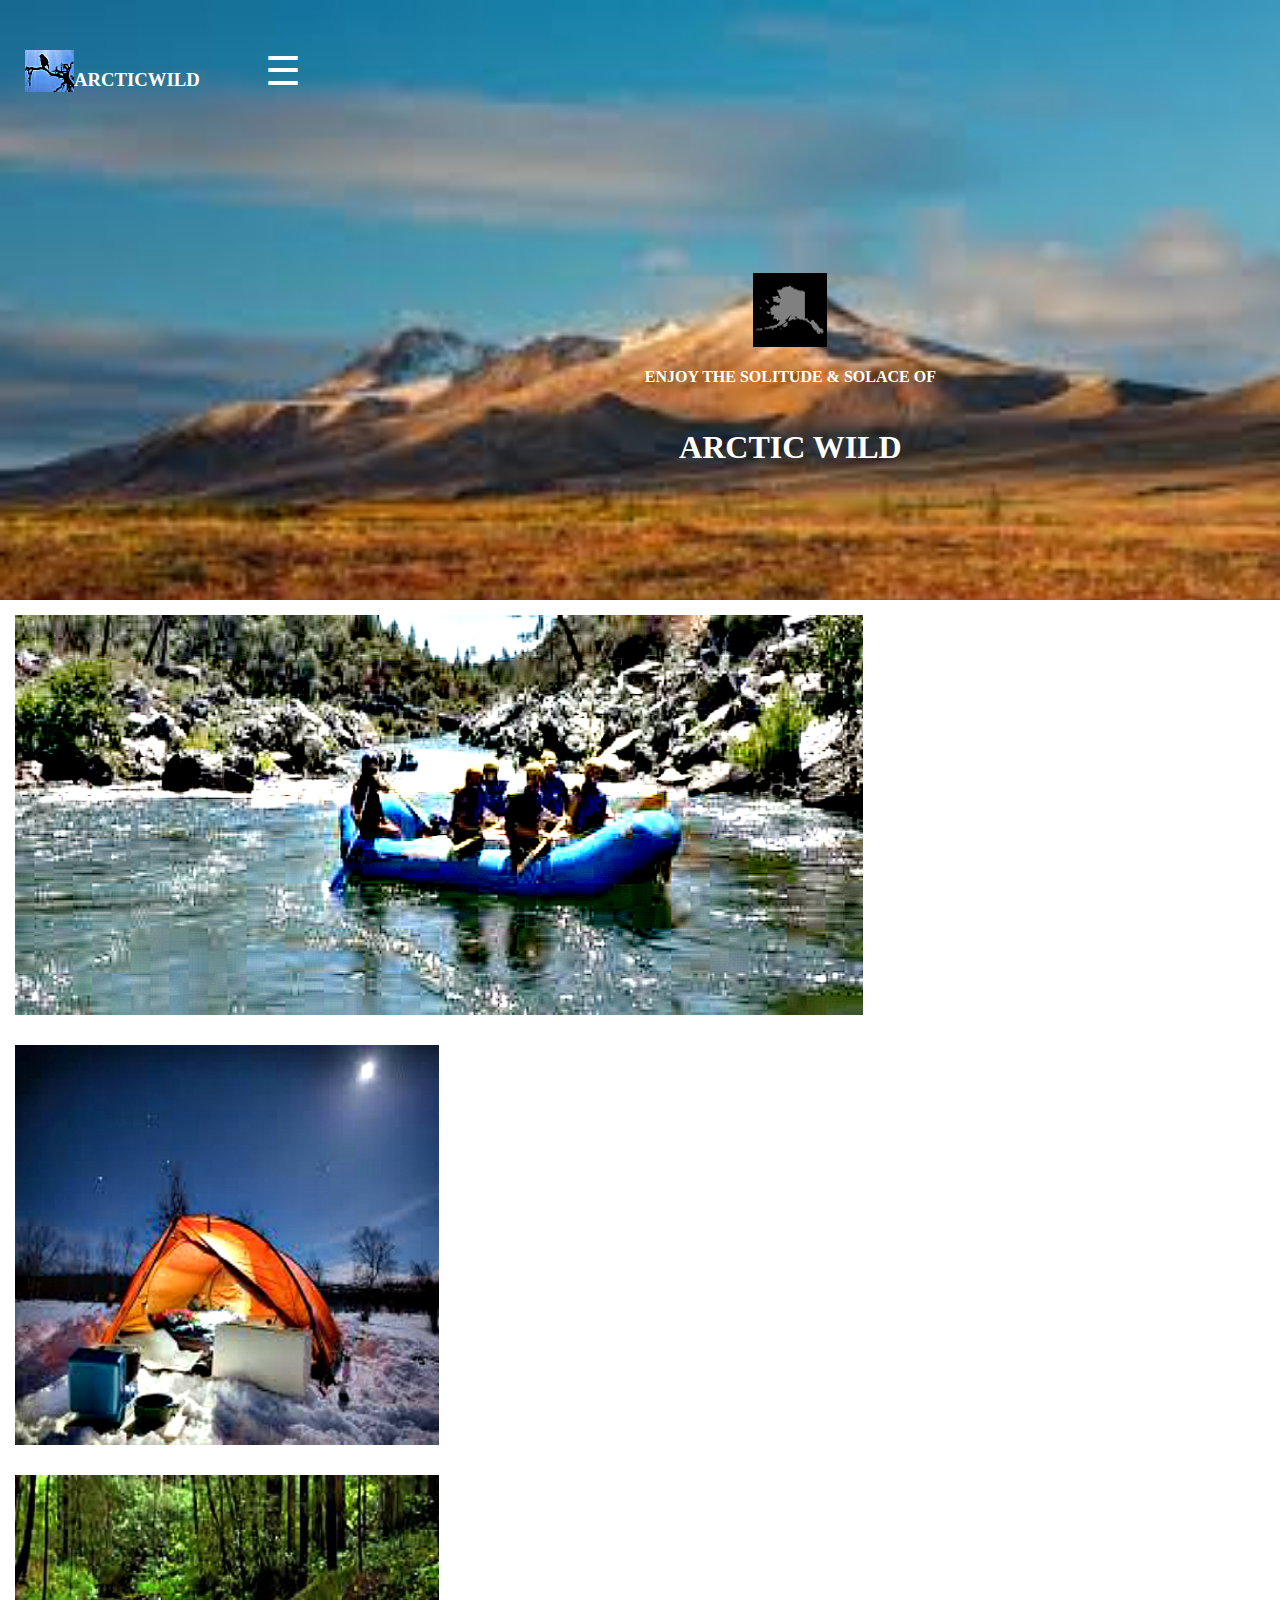
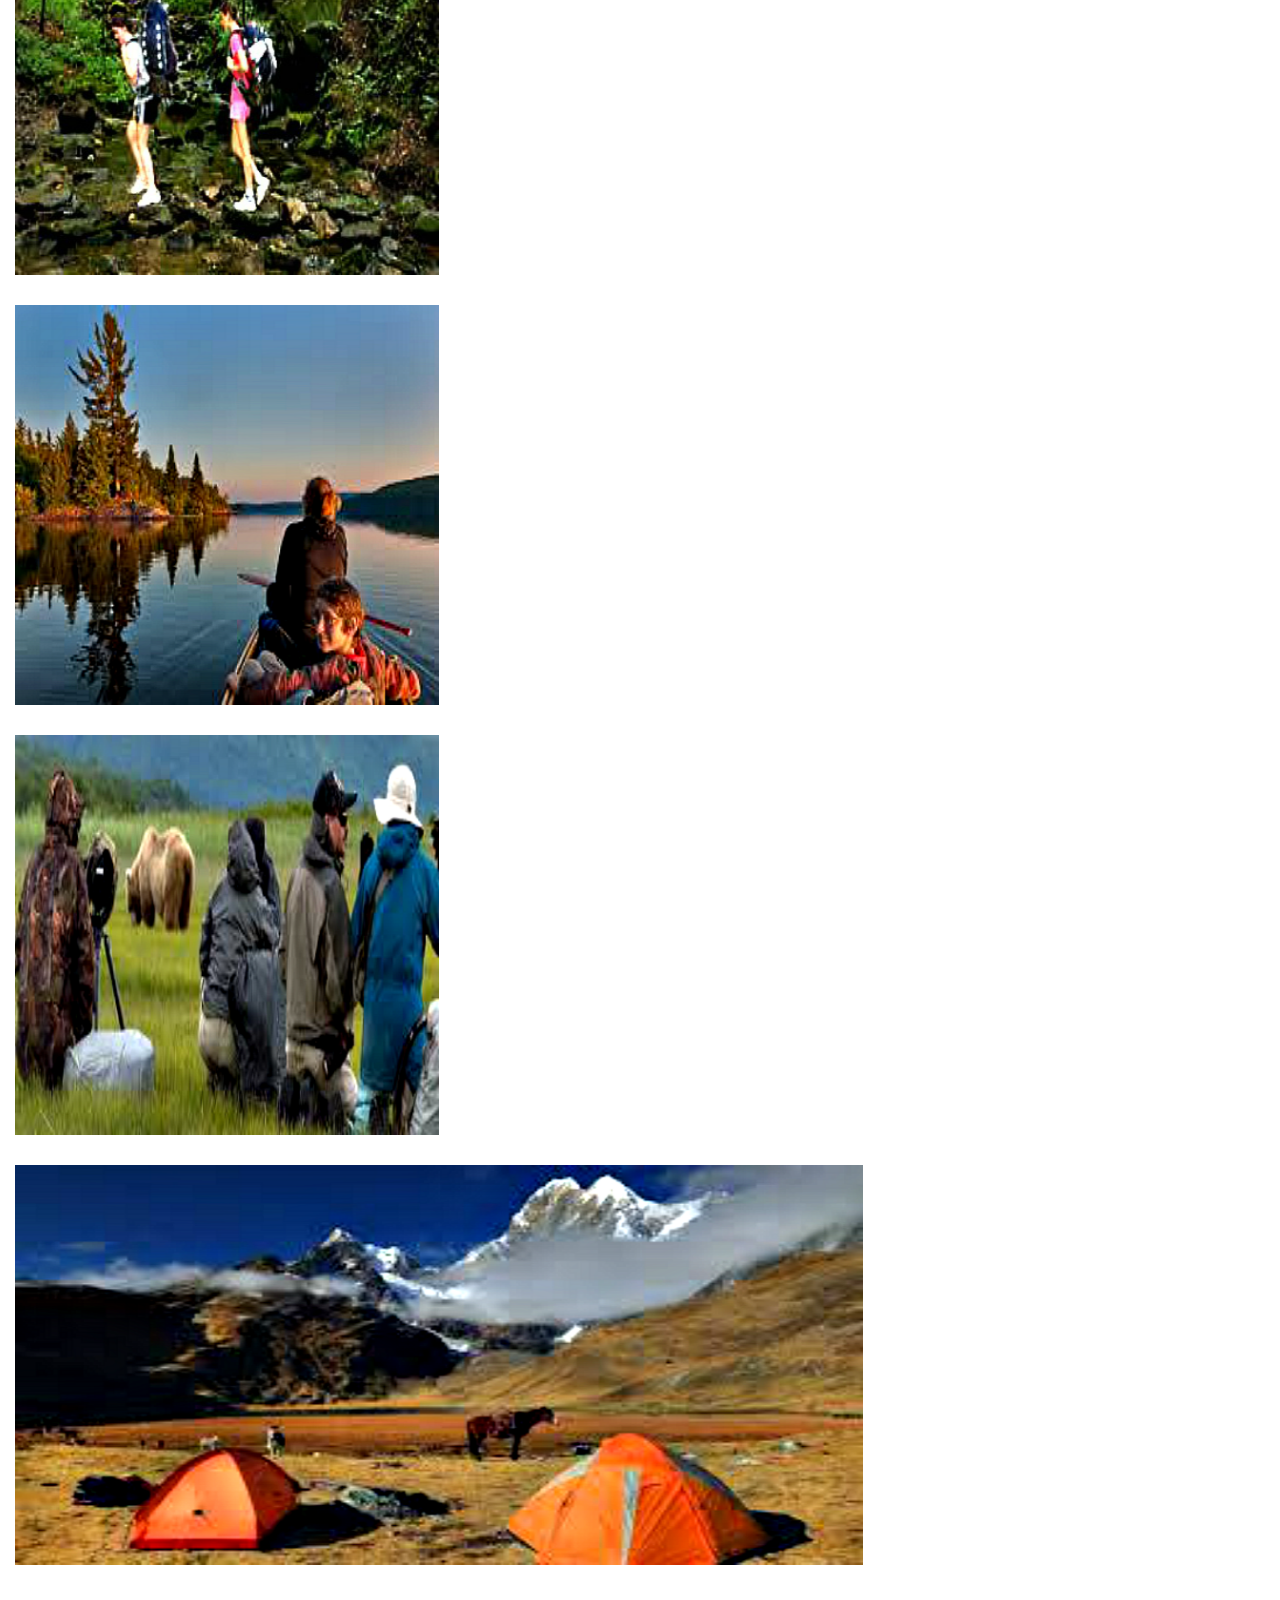
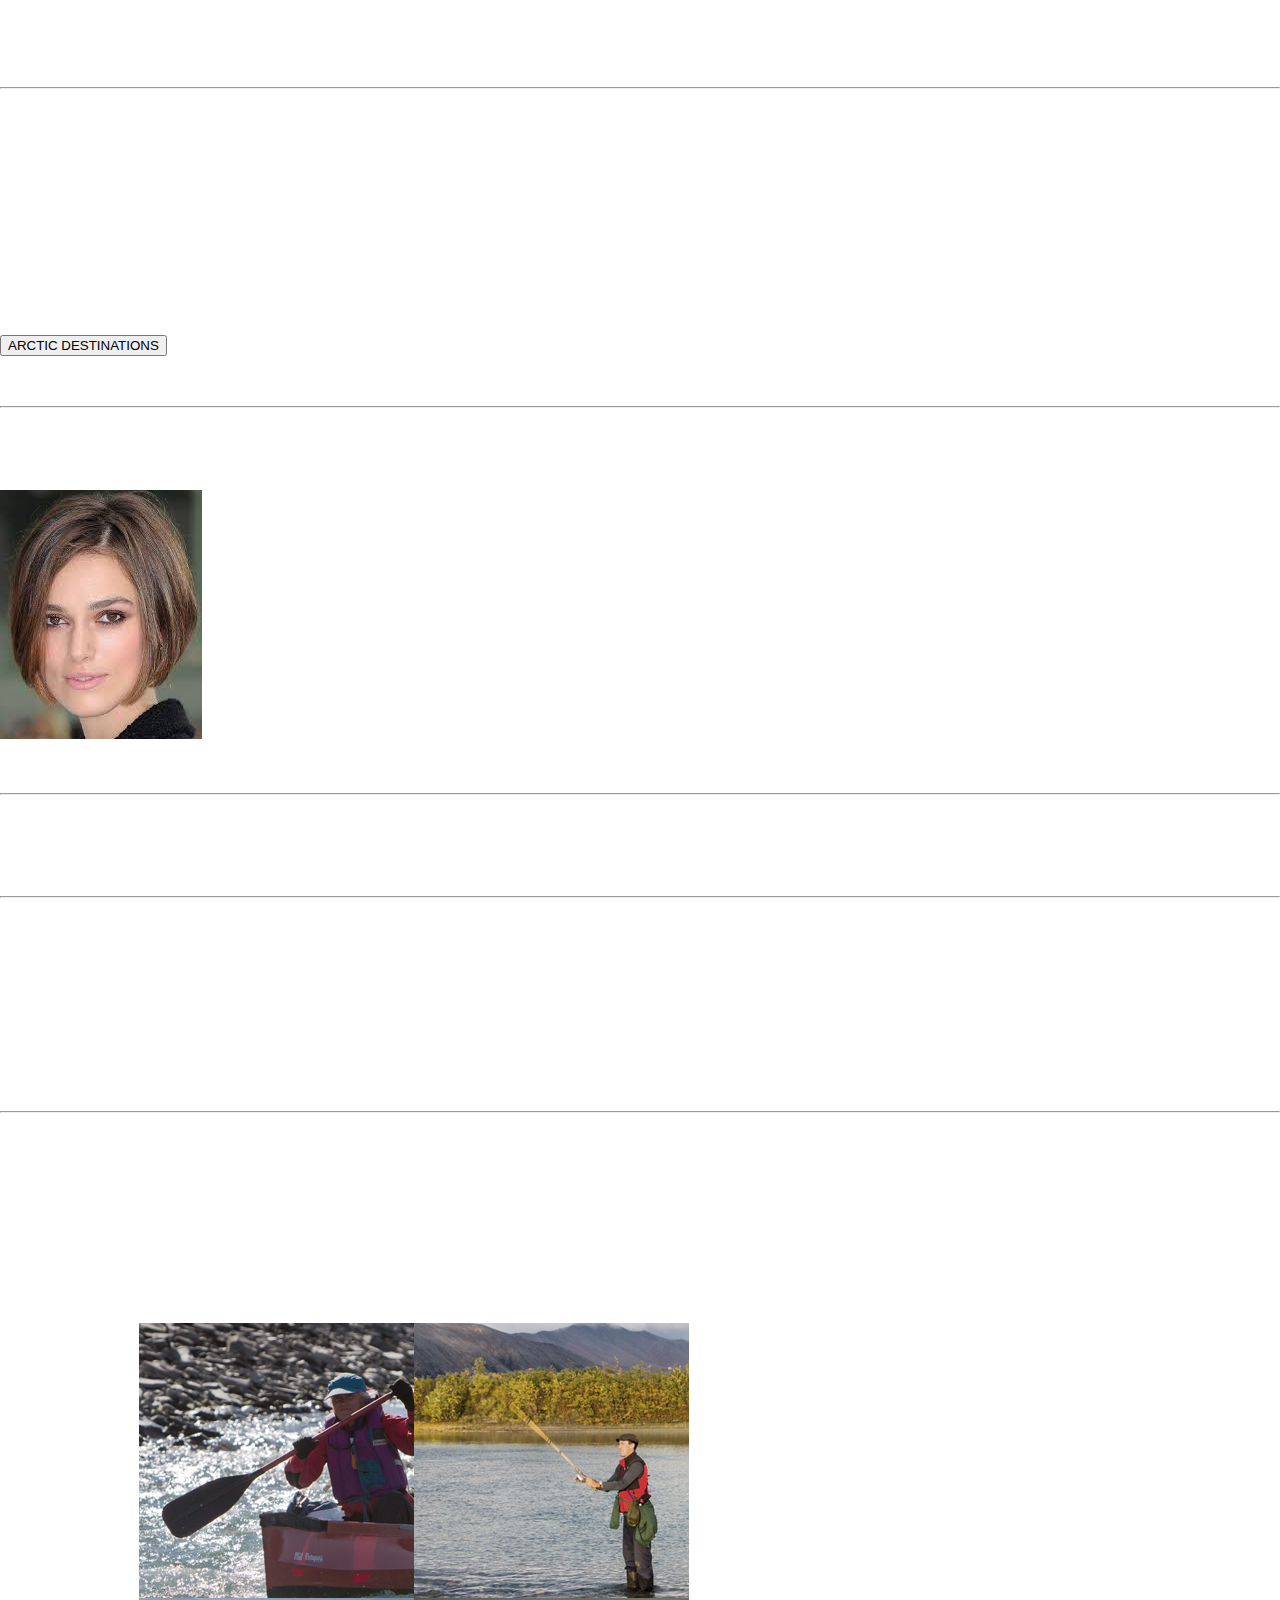
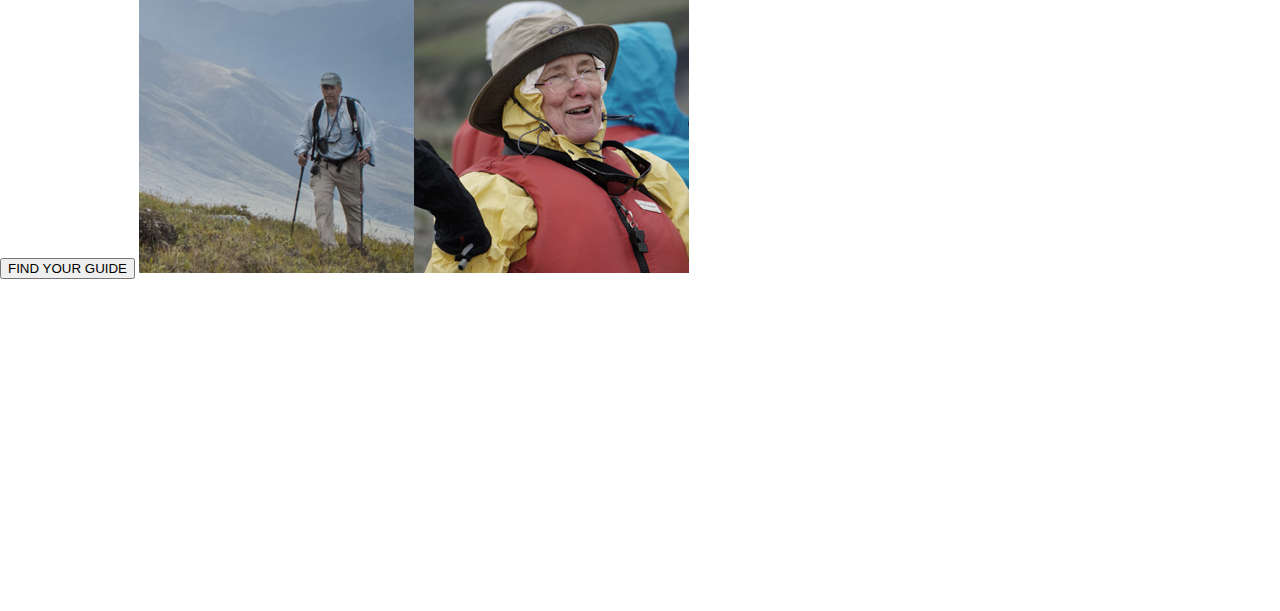
==== index.html @ eeafe6f0 "Add images and styles to all partial files" ====
<!DOCTYPE html>
<html>
  <head>
    <meta name="viewport" content="width=device-width,initial-scale=1.0">

  <link rel="stylesheet" href="css/application.css" media="screen" title="no title" charset="utf-8">

   <link rel="stylesheet" href="css/font-awesome.min.css">
    <title>Arctic Wild</title>
  </head>
  <body>
    <div class="container">
      <div class="top-bar">
        <div class="logo">
          <a href="#"><img src="img/logo.png" alt=""></a>
          <h3><a href="#">ARCTICWILD</a></h3
        <hr>
        </div>
        <div class="nav-bar">
           <a href="#"> &#9776;</a>
           <ul class="navigation">
              <li><a href="#">SCHEDULE </a></li>
              <li><a href="#">DESTINATIONS <i class="fa fa-chevron-down"></i></a></li>
              <li><a href="#">ACTIVITIES <i class="fa fa-chevron-down"></i></a></li>
              <li><a href="#">PLANNING <i class="fa fa-chevron-down"></i></a></li>
              <li><a href="#">ABOUT <i class="fa fa-chevron-down"></i></a></li>
              <li><a href="#">CONTACT <i class="fa fa-chevron-down"></i></a></li>
           </ul>
        </div>
        <div class="heading">
          <a href="#"><img src="img/icon9.png" alt=""></a>
          <h4>ENJOY THE SOLITUDE &amp; SOLACE OF</h4>
          <h1>ARCTIC WILD</h1>

          <!-- <a href="#"><button type="button" name="button">EXPLORE BELOW</button></a> -->
        </div>
      </div>
        <div class="nav-bar2">
          <ul>
            <li><a href="#">HOME</a></li>
            <li><a href="#">Rafting</a></li>
            <li><a href="#">Backpacking</a></li>
            <li><a href="#">Canoe</a></li>
            <li><a href="#">More<i class="fa fa-sort-desc"></i></a></li>
            <li>Search <i class="fa fa-search"></i></li>
          </ul>

        </div>
        <div class="main">
          <a href="#"><img src="img/rafting.png" alt=""></a>
         <!-- <a href="#"><img src="img/icon4.png" alt=""></a>   -->
          <!-- <h3>RAFTING TRIPS</h3> -->
        <!-- <div class="base-camp"> -->
          <a href="#"><img src="img/base-camp.png" alt=""></a>
          <!-- <a href="#"><img src="img/icon8.png" alt=""></a> -->
          <!-- <h3>BASE CAMP TRIPS</h3> -->
        <!-- </div> -->
        <!-- <div class="backpack"> -->
          <a href="#"><img src="img/backpack-trip.png" alt=""></a>
          <!-- <a href="#"><img src="img/icon1.png" alt=""></a> -->
          <!-- <h3>BACKPACKING TRIPS</h3> -->
        <!-- </div>
        <div class="canoe"> -->
          <a href="#"><img src="img/canoe-trip.png" alt=""></a>
          <!-- <a href="#"><img src="img/icon2.png" alt=""></a> -->
          <!-- <h3>CANOE TRIPS</h3> -->
        <!-- </div>
        <div class="photography"> -->
          <a href="#"><img src="img/photography.png" alt=""></a>
          <!-- <a href="#"><img src="img/icon6.png" alt=""></a> -->
           <!-- <h3>PHOTOGRAPHY TRIPS</h3> -->
        <!-- </div>
        <div class="custom"> -->
          <a href="#"><img src="img/custom-trips.png" alt=""></a>
          <!-- <a href="#"><img src="img/icon7.png" alt=""></a> -->
          <!-- <h3>CUSTOM TRIPS</h3> -->
        <!-- </div> -->
        </div>
        <div class="about">
          <h5>COME AND EXPERIENCE THE</h5>
          <h2>ARCTIC WILD</h2>
          <hr>
          <p>
            Lorem ipsum dolor sit amet, consectetur <br>
            adipisicing elit, sed do eiusmod tempor <br>
            incididunt ut labore et dolore magna <br>
                          Guide.</span></p>
            <p>nostrud exercitation laboris <br>
            nisi ut aliquip ex commodo consequat.<br>
            incididunt ut labore et dolore magna<br>
            adipisicing elit, sed eiusmod tempor <br>
            adipisicing elit, sed deiusmod tempor <br>
            Lorem ipsum dolor amet, consectetur <br>
                      irure dolor in </p>
        <button type="button" name="button">ARCTIC DESTINATIONS</button>
          <P> Book Your Adventure</p>
        </div>
        <hr>
        <h3>"OF ALL OUTFITTERS WITH WHOM WE HAVE WORKED (AND THAT IS QUITE A NUMBER), YOU WERE BY FAR THE MOST ORGANISED AND RESPONSIVE."</h3>
          <img src="img/women.jpeg" alt="" />
         <p>Eileen - Canning River</p>
         <hr>
          <p> CHOOSE FROM SIX </p>
          <h2>DESTINATIONS</h2>
          <hr>
          <p> Lorem ipsum dolor sit amet, consectetur <br>
             adipisicing elit, sed do eiusmod tempor <br>
            incididunt ut labore et dolore magna aliqua.<br>
             Ut enim ad minim veniam, quis nostrud <br>
            exercitation ullamco laboris nisi ut.</p>

          <h5>ASTOUNDINGLY SKILLED</h5>
          <h2>ARCTIC GUIDES</h2>
          <hr>
          <P>Lorem ipsum dolor sit amet, consectetur <br>
             adipisicing elit, sed do eiusmod tempor <br>
             incididunt ut labore et dolore magna aliqua.<br>
                       Ut enim ad minim. </p>
          <p>veniam, quis nostrud  exercitation ullamco <br>
             exercitation ullamco laboris nisi ut <br>
             aliquip ex ea commodo consequat. Duis aute  <br>
             irure dolor in reprehenderit in voluptate velit<br>
                        reprehenderit voluptate.</p>

              <button type="button" name="button">FIND YOUR GUIDE</button>

              <img src="img/guides-photos.jpg" alt="">
              <footer>
              <h3>Copyright © ARCTIC WILD 2016</h3>
              <a href="mailto:info@arcticwild.com">info@arcticwild.com</a>
              <p>907.479.8203 – Toll-Free 888.577.8203 – Box 80562, Fairbanks, Alaska 99708</p>
            <ul>
              <li>HOME</li>
              <li>TRIPS</li>
              <li>PLANNING</li>
              <li>ABOUT</li>
              <li>FAQ</li>
              <li>GUIDES</li>
              <li>BLOG</li>
              <li>CONTACT</li>
            </ul>
            <!-- PLACE ICONS -->
            <h5>Design by Elegant Seagulls.</h5>
          </footer>
      </div>

  </body>
</html>
---- css/application.css ----
html, body {
  margin: 0;
  padding: 0;
  border: 0;
  box-sizing: border-box;
  color: white; }

.container {
  margin: 0;
  padding: 0; }

.top-bar {
  background: url("../img/nav-image.jpeg");
  height: 600px;
  background-size: cover;
  margin: 0 auto;
  padding: 0;
  background-repeat: no-repeat;
  color: white; }

.nav-bar a {
  background-color: transparent;
  margin-top: 48px;
  margin-left: 55px;
  font-size: 2.5em; }

.nav-bar ul {
  list-style: none;
  text-decoration: none;
  color: white;
  margin-left: 10px;
  padding: 0;
  color: white; }

.nav-bar li, a {
  list-style: none;
  text-decoration: none;
  color: white;
  display: inline-flex; }

.navigation a {
  display: none; }

heading button {
  display: none; }

.container {
  box-sizing: border-box;
  margin: 0;
  padding: 0; }

.top-bar {
  justify-content: space-between;
  display: inline-flex; }

.logo {
  align-items: flex-start;
  margin: 50px 10px;
  align-content: space-between;
  padding-left: 15px; }

.heading {
  max-width: 100%;
  height: 200px;
  flex-direction: column;
  align-content: flex-start;
  justify-content: center; }

.heading a, h4, h1 {
  align-self: center; }

.main {
  margin: 0;
  padding: 0;
  max-width: 100%;
  flex-direction: column;
  height: 400px; }

.main img {
  margin: 15px;
  padding: 0;
  height: 400px; }

.main {
  height: auto;
  margin: 0;
  padding: 0;
  max-width: 100%;
  overflow: hidden; }

.main img {
  max-width: 100%; }

.nav-bar2 {
  display: none; }

.heading {
  color: white;
  width: 100%;
  height: 200px;
  margin-top: 160px; }

.heading, img h4, h1 {
  align-self: center; }

.top-bar, .logo, .heading, .heading a, h4, h1, .main, .main img {
  display: flex; }

/*# sourceMappingURL=application.css.map */
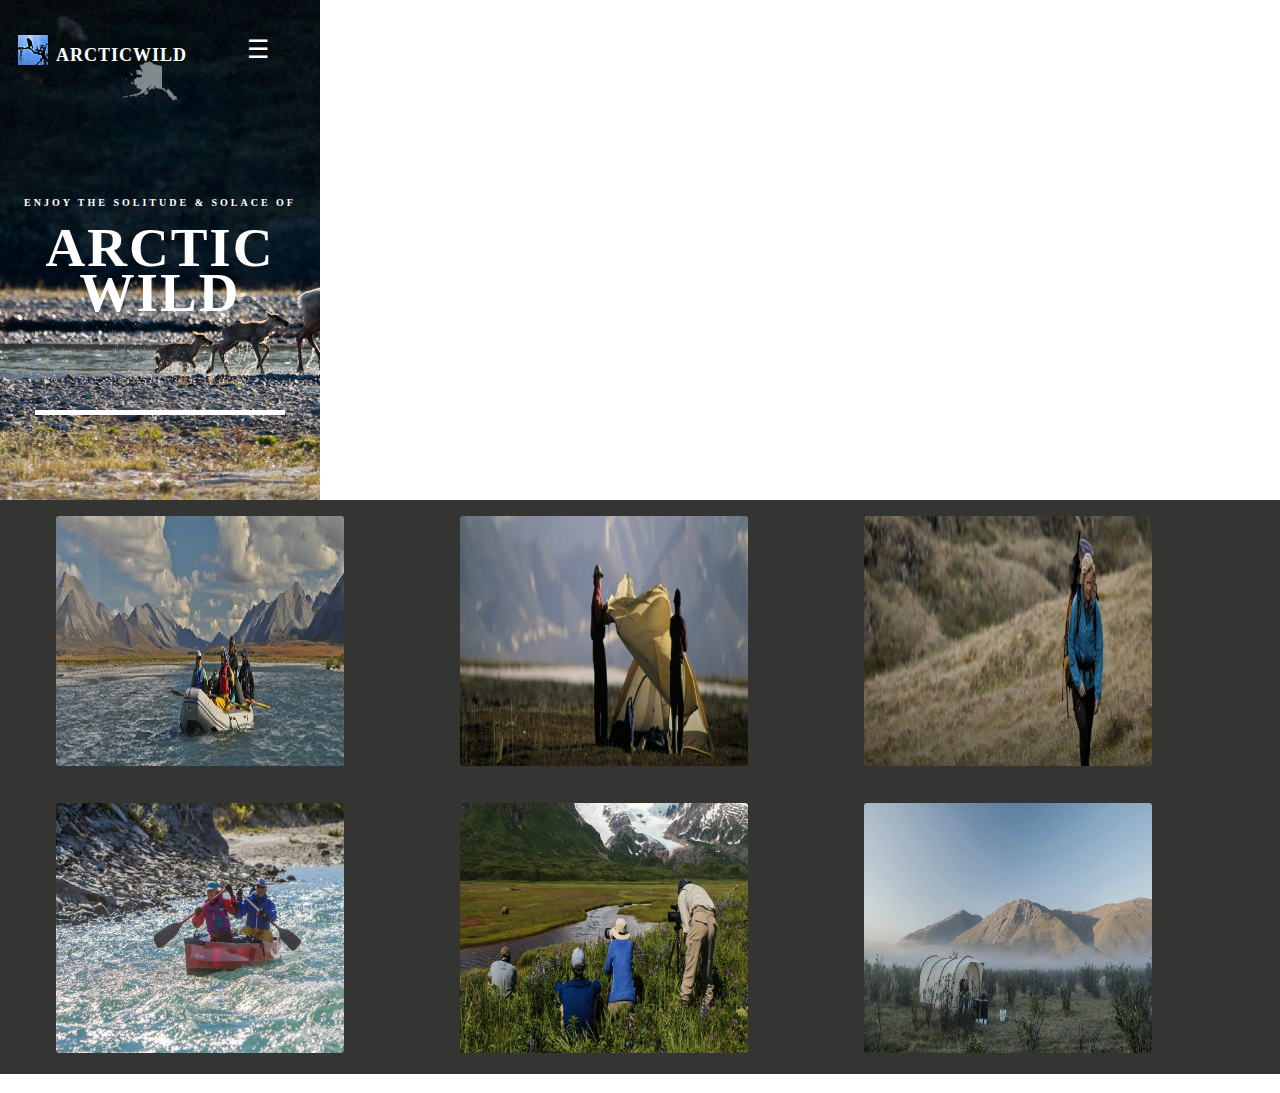
==== commit d8353b66: "Add styling to flex.scss" ====
--- a/index.html
+++ b/index.html
@@ -4,8 +4,8 @@
     <meta name="viewport" content="width=device-width,initial-scale=1.0">
 
   <link rel="stylesheet" href="css/application.css" media="screen" title="no title" charset="utf-8">
+  <link rel="stylesheet" href="http://cdnjs.cloudflare.com/ajax/libs/font-awesome/4.4.0/css/font-awesome.min.css">
 
-   <link rel="stylesheet" href="css/font-awesome.min.css">
     <title>Arctic Wild</title>
   </head>
   <body>
@@ -13,70 +13,82 @@
       <div class="top-bar">
         <div class="logo">
           <a href="#"><img src="img/logo.png" alt=""></a>
-          <h3><a href="#">ARCTICWILD</a></h3
-        <hr>
-        </div>
-        <div class="nav-bar">
-           <a href="#"> &#9776;</a>
+          <h4><a href="#">ARCTICWILD</a></h4>
+
+         <!-- <div class="nav-bar"> -->
+            <div class="menu"><a href="#"> &#9776;</a></div>
            <ul class="navigation">
               <li><a href="#">SCHEDULE </a></li>
               <li><a href="#">DESTINATIONS <i class="fa fa-chevron-down"></i></a></li>
               <li><a href="#">ACTIVITIES <i class="fa fa-chevron-down"></i></a></li>
               <li><a href="#">PLANNING <i class="fa fa-chevron-down"></i></a></li>
               <li><a href="#">ABOUT <i class="fa fa-chevron-down"></i></a></li>
-              <li><a href="#">CONTACT <i class="fa fa-chevron-down"></i></a></li>
+              <li><a href="#">CONTACT</a></li>
            </ul>
         </div>
+      <!-- </div> -->
         <div class="heading">
-          <a href="#"><img src="img/icon9.png" alt=""></a>
-          <h4>ENJOY THE SOLITUDE &amp; SOLACE OF</h4>
-          <h1>ARCTIC WILD</h1>
-
-          <!-- <a href="#"><button type="button" name="button">EXPLORE BELOW</button></a> -->
+          <a href="#"><img src="img/icon-alaska.png" alt=""></a>
+          <h2><span>ENJOY THE SOLITUDE &amp; SOLACE OF</span>
+            ARCTIC WILD
+          </h2>
+        <div class="heading-line"></div>
+          <a href="#"><button type="button" name="button">EXPLORE BELOW</button></a>
         </div>
       </div>
-        <div class="nav-bar2">
+        <div class="secondary-nav">
           <ul>
-            <li><a href="#">HOME</a></li>
+            <li><a href="#"><strong>HOME</strong></a></li>
             <li><a href="#">Rafting</a></li>
             <li><a href="#">Backpacking</a></li>
             <li><a href="#">Canoe</a></li>
-            <li><a href="#">More<i class="fa fa-sort-desc"></i></a></li>
-            <li>Search <i class="fa fa-search"></i></li>
+            <li class="more"><a href="#">More<i class="fa fa-sort-desc"></i></a></li>
+            <div class="search">
+           <li class="search"><a href="#">Search<i class="fa fa-search"></i></a></li></div>
           </ul>
-
+       <hr>
         </div>
         <div class="main">
-          <a href="#"><img src="img/rafting.png" alt=""></a>
-         <!-- <a href="#"><img src="img/icon4.png" alt=""></a>   -->
+          <!-- <div class="rafting" -->
+          <div class="sub-main">
+          <a class="raft" href="#"><img src="img/rafting-trips.jpg" alt=""></a>
+      <!-- <div class="rafting">
+       <a class="icon1" href="#"><img src="img/icon-raft.png" alt=""></a> -->
           <!-- <h3>RAFTING TRIPS</h3> -->
+        <!-- </div> -->
         <!-- <div class="base-camp"> -->
-          <a href="#"><img src="img/base-camp.png" alt=""></a>
-          <!-- <a href="#"><img src="img/icon8.png" alt=""></a> -->
+          <a class="small" href="#"><img src="img/basecamp-trips.jpg" alt=""></a>
+          <!-- <div class="base"
+           <a class="icon2" href="#"><img src="img/icon-basecamp.png" alt=""></a> -->
+
           <!-- <h3>BASE CAMP TRIPS</h3> -->
         <!-- </div> -->
+        <!-- </div> -->
         <!-- <div class="backpack"> -->
-          <a href="#"><img src="img/backpack-trip.png" alt=""></a>
+          <a class="small" href="#"><img src="img/backpacking-trips.jpg" alt=""></a>
+
           <!-- <a href="#"><img src="img/icon1.png" alt=""></a> -->
           <!-- <h3>BACKPACKING TRIPS</h3> -->
         <!-- </div>
+
         <div class="canoe"> -->
-          <a href="#"><img src="img/canoe-trip.png" alt=""></a>
+
+          <a class="small" href="#"><img src="img/canoe-trips.jpg" alt=""></a>
           <!-- <a href="#"><img src="img/icon2.png" alt=""></a> -->
           <!-- <h3>CANOE TRIPS</h3> -->
         <!-- </div>
         <div class="photography"> -->
-          <a href="#"><img src="img/photography.png" alt=""></a>
+          <a class="small" href="#"><img src="img/photography-trips.jpg" alt=""></a>
           <!-- <a href="#"><img src="img/icon6.png" alt=""></a> -->
            <!-- <h3>PHOTOGRAPHY TRIPS</h3> -->
         <!-- </div>
         <div class="custom"> -->
-          <a href="#"><img src="img/custom-trips.png" alt=""></a>
+          <a class="raft" href="#"><img src="img/custom-trips.jpg" alt=""></a>
           <!-- <a href="#"><img src="img/icon7.png" alt=""></a> -->
           <!-- <h3>CUSTOM TRIPS</h3> -->
-        <!-- </div> -->
         </div>
-        <div class="about">
+        </div>
+        <!-- <div class="about">
           <h5>COME AND EXPERIENCE THE</h5>
           <h2>ARCTIC WILD</h2>
           <hr>
@@ -97,7 +109,7 @@
         </div>
         <hr>
         <h3>"OF ALL OUTFITTERS WITH WHOM WE HAVE WORKED (AND THAT IS QUITE A NUMBER), YOU WERE BY FAR THE MOST ORGANISED AND RESPONSIVE."</h3>
-          <img src="img/women.jpeg" alt="" />
+          <img src="img/eileen.jpg" alt="" />
          <p>Eileen - Canning River</p>
          <hr>
           <p> CHOOSE FROM SIX </p>
@@ -139,9 +151,9 @@
               <li>BLOG</li>
               <li>CONTACT</li>
             </ul>
-            <!-- PLACE ICONS -->
-            <h5>Design by Elegant Seagulls.</h5>
-          </footer>
+            <! PLACE ICONS -->
+            <!-- <h5>Design by Elegant Seagulls.</h5>
+          </footer> -->
       </div>
 
   </body>
--- a/css/application.css
+++ b/css/application.css
@@ -2,108 +2,217 @@
   margin: 0;
   padding: 0;
   border: 0;
-  box-sizing: border-box;
-  color: white; }
+  box-sizing: border-box; }
 
 .container {
-  margin: 0;
-  padding: 0; }
+  height: 100%;
+  max-width: 100%;
+  color: #646461; }
+
+*, *:before, *:after {
+  content: ""; }
 
 .top-bar {
-  background: url("../img/nav-image.jpeg");
-  height: 600px;
+  background: url("../img/main-1.jpg") top center;
+  height: 500px;
+  width: 340px;
   background-size: cover;
-  margin: 0 auto;
-  padding: 0;
+  margin: 0;
+  position: relative;
   background-repeat: no-repeat;
   color: white; }
 
-.nav-bar a {
-  background-color: transparent;
-  margin-top: 48px;
-  margin-left: 55px;
-  font-size: 2.5em; }
-
-.nav-bar ul {
+.secondary-nav {
+  display: none; }
+
+.secondary-nav {
+  width: 100%;
+  position: absolute;
+  text-align: center;
+  background: #343433;
+  justify-content: space-between; }
+
+.secondary-nav li {
+  font-size: 12px;
+  margin-top: 20px;
+  list-style: none;
+  text-decoration: none;
+  color: #bdbdb7; }
+
+.secondary-nav li:nth-child(4) {
+  border-right: 2px solid #bdbdb7;
+  height: 50px;
+  margin-top: 20px; }
+
+.more {
+  color: orange; }
+
+hr {
+  border: 1px solid red; }
+
+.top-bar {
+  justify-content: space-between; }
+
+.top-bar {
+  height: 500px;
+  width: 320px; }
+
+.logo, .navigation {
+  flex-direction: row;
+  margin-top: 40px; }
+
+.logo {
+  flex-direction: row;
+  z-index: 100;
+  justify-content: space-between; }
+
+.navigation li {
+  align-items: flex-start;
+  justify-content: space-between; }
+
+.heading {
+  flex-direction: column; }
+
+.heading img {
+  margin-top: 30px;
+  align-self: center;
+  margin-left: 20px;
+  width: 60px; }
+
+.heading h2 {
+  align-self: center; }
+
+.heading img, h2, span {
+  line-height: 10px;
+  flex-direction: column;
+  align-items: center;
+  padding: 0; }
+
+.secondary-nav {
+  display: none; }
+
+.main {
+  flex-direction: column;
+  margin: 0;
+  background: #343433;
+  width: 100%;
+  height: 100%;
+  padding-top: 80px; }
+
+.sub-main img {
+  flex-direction: column;
+  height: 250px;
+  width: 288px;
+  border-radius: 3px;
+  clear: both;
+  margin: 20px;
+  background-position: center;
+  position: relative;
+  overflow: hidden;
+  margin: 16px; }
+
+.main {
+  height: 100%;
+  margin: 0;
+  padding: 0;
+  width: 100%;
+  position: relative; }
+
+.sub-main a {
+  height: 250px;
+  margin: 20px;
+  padding: 20px;
+  border: 0; }
+
+.logo {
+  position: absolute;
+  width: 240px;
+  height: 50px; }
+
+.logo img {
+  width: 30px;
+  height: 30px;
+  display: block; }
+
+.logo, img h4 {
+  margin-top: 35px;
+  padding: 0;
+  margin-left: 8px;
+  letter-spacing: 1px; }
+
+.logo h4 {
+  margin-top: 10px;
+  font-size: 4px;
+  margin-left: -12px; }
+
+.navigation {
+  height: 100%;
+  visibility: hidden;
+  z-index: 120;
+  top: 0px;
+  display: block;
+  width: 250px;
+  right: -250px; }
+
+.navigation ul, a {
   list-style: none;
   text-decoration: none;
   color: white;
-  margin-left: 10px;
-  padding: 0;
-  color: white; }
-
-.nav-bar li, a {
+  font-size: 18px;
+  margin-right: 10px;
+  top: 10px; }
+
+.navigation li, a {
   list-style: none;
   text-decoration: none;
   color: white;
-  display: inline-flex; }
-
-.navigation a {
+  letter-spacing: 1px;
+  margin-left: 10px; }
+
+.menu a {
+  display: block;
+  margin-top: -10px;
+  margin-left: 50px;
+  width: 120px;
+  font-size: 25px;
+  position: absolute; }
+
+.heading button {
   display: none; }
 
-heading button {
-  display: none; }
-
-.container {
-  box-sizing: border-box;
-  margin: 0;
-  padding: 0; }
-
-.top-bar {
-  justify-content: space-between;
-  display: inline-flex; }
-
-.logo {
-  align-items: flex-start;
-  margin: 50px 10px;
-  align-content: space-between;
-  padding-left: 15px; }
-
 .heading {
+  display: flex;
+  justify-content: space-around;
+  text-align: center; }
+
+.heading img {
+  margin-left: 110px;
+  position: absolute;
   max-width: 100%;
-  height: 200px;
-  flex-direction: column;
-  align-content: flex-start;
-  justify-content: center; }
-
-.heading a, h4, h1 {
-  align-self: center; }
-
-.main {
-  margin: 0;
-  padding: 0;
-  max-width: 100%;
-  flex-direction: column;
-  height: 400px; }
-
-.main img {
-  margin: 15px;
-  padding: 0;
-  height: 400px; }
-
-.main {
-  height: auto;
-  margin: 0;
-  padding: 0;
-  max-width: 100%;
-  overflow: hidden; }
-
-.main img {
-  max-width: 100%; }
-
-.nav-bar2 {
-  display: none; }
-
-.heading {
+  margin-top: 90px; }
+
+.heading h2, span {
   color: white;
-  width: 100%;
-  height: 200px;
-  margin-top: 160px; }
-
-.heading, img h4, h1 {
-  align-self: center; }
-
-.top-bar, .logo, .heading, .heading a, h4, h1, .main, .main img {
+  text-align: center;
+  font-size: 10px;
+  line-height: 45px;
+  letter-spacing: 3px;
+  margin-top: 80px;
+  font-weight: bold; }
+
+.heading h2 {
+  margin-top: 40px;
+  font-size: 55px;
+  letter-spacing: 2px; }
+
+.heading-line {
+  margin: 25px auto;
+  background: #ffffff;
+  width: 250px;
+  height: 5px;
+  margin: 25px 35px 25px 35px; }
+
+.top-bar, .logo, .navigation, .navigation li, .heading, .heading img, h2, span, .main {
   display: flex; }
 
 /*# sourceMappingURL=application.css.map */
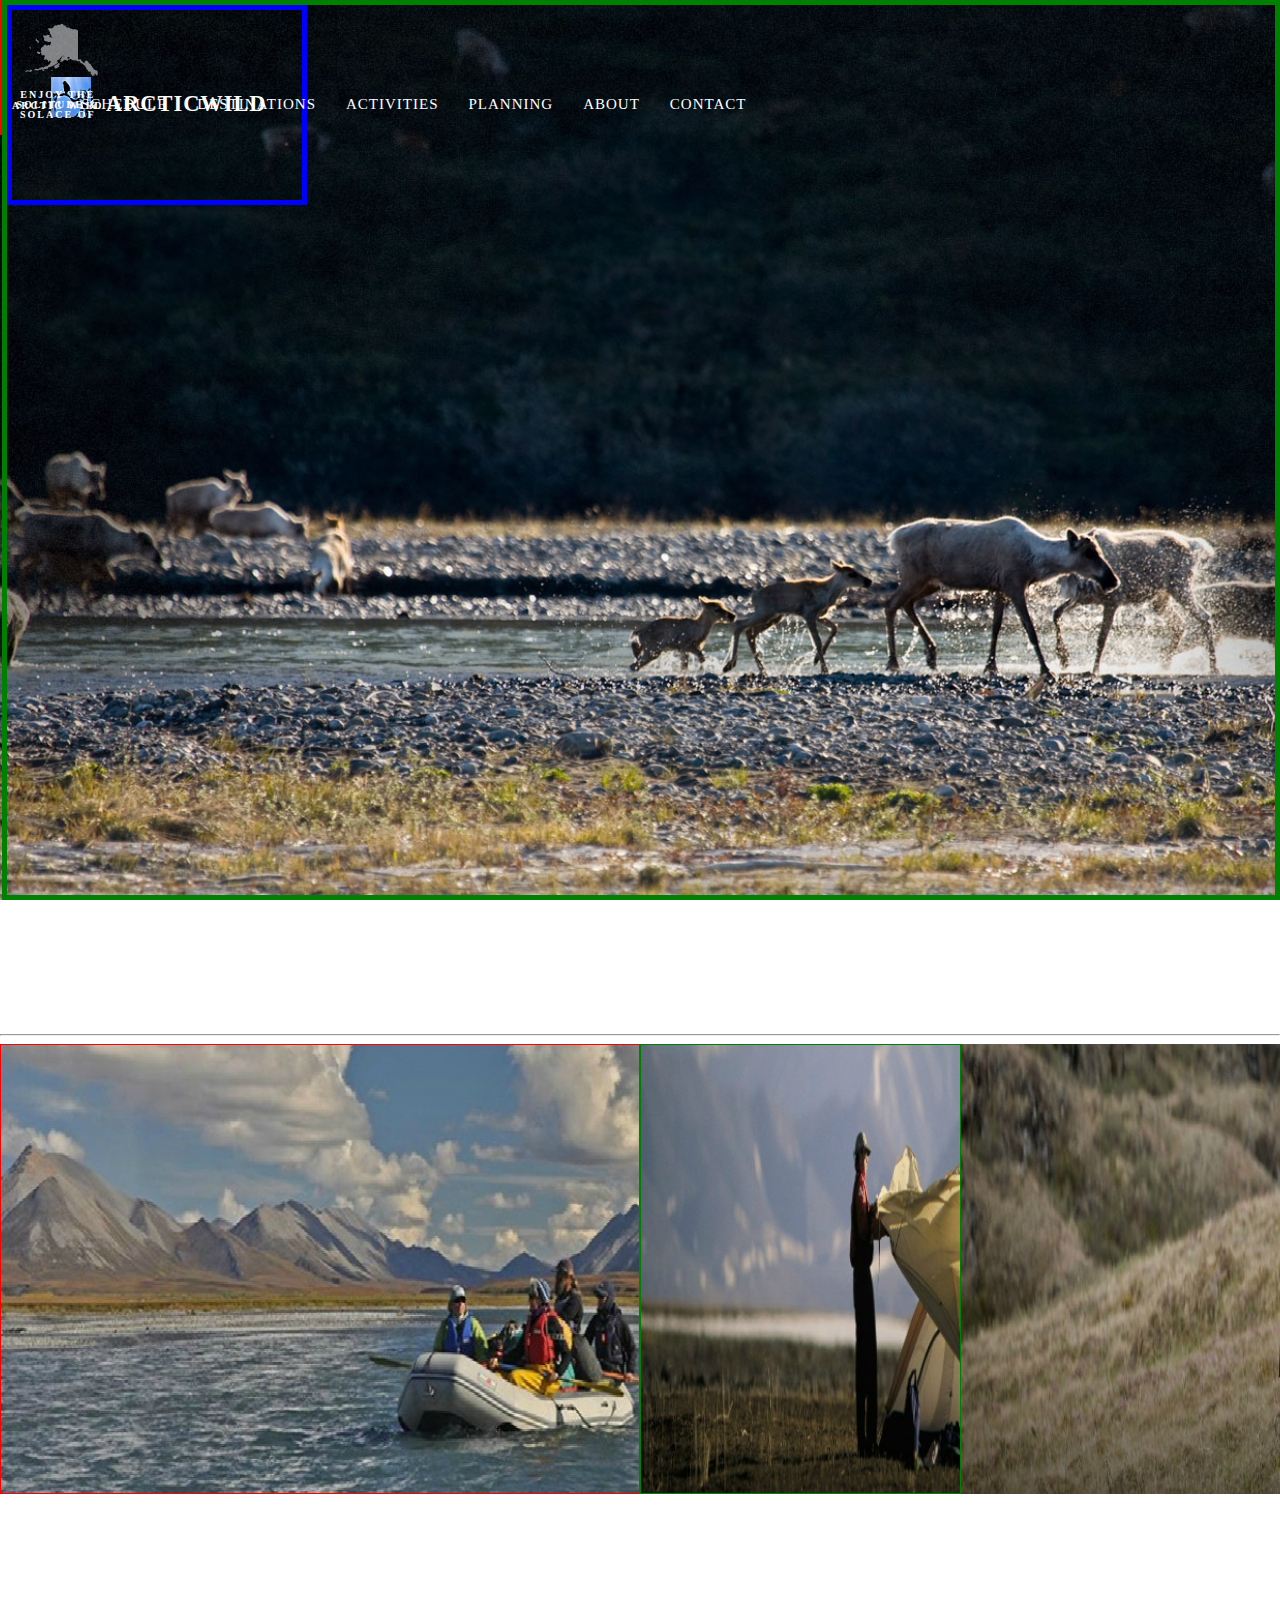
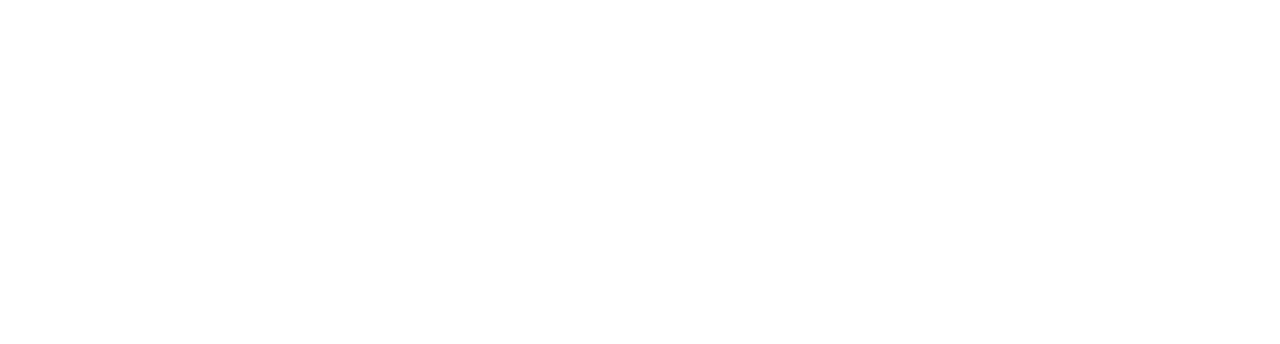
==== commit 01bd2096: "Add changes to header and container.scss files" ====
--- a/index.html
+++ b/index.html
@@ -10,32 +10,40 @@
   </head>
   <body>
     <div class="container">
-      <div class="top-bar">
+      <div class="nav-bar">
         <div class="logo">
           <a href="#"><img src="img/logo.png" alt=""></a>
           <h4><a href="#">ARCTICWILD</a></h4>
-
+        <!-- </div> -->
          <!-- <div class="nav-bar"> -->
             <div class="menu"><a href="#"> &#9776;</a></div>
-           <ul class="navigation">
-              <li><a href="#">SCHEDULE </a></li>
-              <li><a href="#">DESTINATIONS <i class="fa fa-chevron-down"></i></a></li>
-              <li><a href="#">ACTIVITIES <i class="fa fa-chevron-down"></i></a></li>
-              <li><a href="#">PLANNING <i class="fa fa-chevron-down"></i></a></li>
-              <li><a href="#">ABOUT <i class="fa fa-chevron-down"></i></a></li>
+           <div class="navigation">
+             <ul>
+              <li><a href="#">SCHEDULE</a></li>
+              <li><a href="#">DESTINATIONS</i></a></li>
+              <li><a href="#">ACTIVITIES</i></a></li>
+              <li><a href="#">PLANNING</i></a></li>
+              <li><a href="#">ABOUT</i></a></li>
               <li><a href="#">CONTACT</a></li>
            </ul>
+          </div>
         </div>
-      <!-- </div> -->
+      </div>
+
+      <div class="landing-wrapper">
         <div class="heading">
           <a href="#"><img src="img/icon-alaska.png" alt=""></a>
           <h2><span>ENJOY THE SOLITUDE &amp; SOLACE OF</span>
             ARCTIC WILD
           </h2>
-        <div class="heading-line"></div>
+        </div>
+        <div class="heading-line">
           <a href="#"><button type="button" name="button">EXPLORE BELOW</button></a>
         </div>
       </div>
+    </div>
+
+
         <div class="secondary-nav">
           <ul>
             <li><a href="#"><strong>HOME</strong></a></li>
@@ -50,14 +58,14 @@
         </div>
         <div class="main">
           <!-- <div class="rafting" -->
-          <div class="sub-main">
-          <a class="raft" href="#"><img src="img/rafting-trips.jpg" alt=""></a>
+          <div class="sub-main1">
+          <a class="trip-1" href="#"></a>
       <!-- <div class="rafting">
        <a class="icon1" href="#"><img src="img/icon-raft.png" alt=""></a> -->
           <!-- <h3>RAFTING TRIPS</h3> -->
         <!-- </div> -->
         <!-- <div class="base-camp"> -->
-          <a class="small" href="#"><img src="img/basecamp-trips.jpg" alt=""></a>
+          <a class="trip-2" href="#"></a>
           <!-- <div class="base"
            <a class="icon2" href="#"><img src="img/icon-basecamp.png" alt=""></a> -->
 
@@ -65,28 +73,29 @@
         <!-- </div> -->
         <!-- </div> -->
         <!-- <div class="backpack"> -->
-          <a class="small" href="#"><img src="img/backpacking-trips.jpg" alt=""></a>
+          <a class="trip-3" href="#"></a>
 
           <!-- <a href="#"><img src="img/icon1.png" alt=""></a> -->
           <!-- <h3>BACKPACKING TRIPS</h3> -->
-        <!-- </div>
+         </div>
 
-        <div class="canoe"> -->
 
-          <a class="small" href="#"><img src="img/canoe-trips.jpg" alt=""></a>
+         <div class="sub-main2">
+          <a class="trip-4" href="#"></a>
           <!-- <a href="#"><img src="img/icon2.png" alt=""></a> -->
           <!-- <h3>CANOE TRIPS</h3> -->
         <!-- </div>
         <div class="photography"> -->
-          <a class="small" href="#"><img src="img/photography-trips.jpg" alt=""></a>
+          <a class="trip-5" href="#"></a>
           <!-- <a href="#"><img src="img/icon6.png" alt=""></a> -->
            <!-- <h3>PHOTOGRAPHY TRIPS</h3> -->
         <!-- </div>
         <div class="custom"> -->
-          <a class="raft" href="#"><img src="img/custom-trips.jpg" alt=""></a>
+          <a class="trip-6" href="#"></a>
           <!-- <a href="#"><img src="img/icon7.png" alt=""></a> -->
           <!-- <h3>CUSTOM TRIPS</h3> -->
         </div>
+
         </div>
         <!-- <div class="about">
           <h5>COME AND EXPERIENCE THE</h5>
@@ -154,7 +163,7 @@
             <! PLACE ICONS -->
             <!-- <h5>Design by Elegant Seagulls.</h5>
           </footer> -->
-      </div>
+
 
   </body>
 </html>
--- a/css/application.css
+++ b/css/application.css
@@ -1,128 +1,107 @@
+*,
+*::before,
+*::after {
+  -webkit-box-sizing: border-box;
+  -moz-box-sizing: border-box;
+  box-sizing: border-box; }
+
 html, body {
   margin: 0;
   padding: 0;
   border: 0;
-  box-sizing: border-box; }
+  box-sizing: border-box;
+  color: #646461;
+  overflow-y: scroll;
+  overflow-x: hidden; }
 
 .container {
-  height: 100%;
+  justify-content: space-between;
+  background: url("../img/main-1.jpg") top center;
+  height: 100vh;
   max-width: 100%;
-  color: #646461; }
-
-*, *:before, *:after {
-  content: ""; }
-
-.top-bar {
-  background: url("../img/main-1.jpg") top center;
-  height: 500px;
-  width: 340px;
   background-size: cover;
   margin: 0;
   position: relative;
+  background-repeat: no-repeat; }
+
+.main {
+  margin: 0;
+  padding: 0;
+  height: 50vh;
+  width: 100%; }
+
+.sub-main1 {
+  width: 100%; }
+
+.trip-1 {
+  flex-grow: 2;
+  background-image: url("../img/rafting-trips.jpg");
+  background-size: cover;
   background-repeat: no-repeat;
-  color: white; }
-
-.secondary-nav {
-  display: none; }
-
-.secondary-nav {
-  width: 100%;
-  position: absolute;
-  text-align: center;
-  background: #343433;
-  justify-content: space-between; }
-
-.secondary-nav li {
-  font-size: 12px;
-  margin-top: 20px;
-  list-style: none;
-  text-decoration: none;
-  color: #bdbdb7; }
-
-.secondary-nav li:nth-child(4) {
-  border-right: 2px solid #bdbdb7;
-  height: 50px;
-  margin-top: 20px; }
-
-.more {
-  color: orange; }
-
-hr {
+  height: 50vh;
+  margin: 0;
   border: 1px solid red; }
 
-.top-bar {
-  justify-content: space-between; }
+.trip-2 {
+  flex-grow: 1;
+  height: 50vh;
+  background-image: url("../img/basecamp-trips.jpg");
+  background-size: cover;
+  background-repeat: no-repeat;
+  margin: 0;
+  border: 1px solid green; }
 
-.top-bar {
-  height: 500px;
-  width: 320px; }
+.trip-3 {
+  flex-grow: 1;
+  height: 50vh;
+  margin: 0;
+  background-image: url("../img/backpacking-trips.jpg");
+  background-size: cover;
+  background-repeat: no-repeat; }
 
-.logo, .navigation {
-  flex-direction: row;
-  margin-top: 40px; }
+.sub-main2 {
+  width: 100%; }
 
-.logo {
-  flex-direction: row;
-  z-index: 100;
-  justify-content: space-between; }
+.trip-4 {
+  margin: 0;
+  height: 50vh;
+  width: 100%;
+  background-image: url("../img/canoe-trips.jpg");
+  background-size: cover;
+  background-repeat: no-repeat;
+  flex-grow: 1;
+  background-repeat: no-repeat; }
 
-.navigation li {
-  align-items: flex-start;
-  justify-content: space-between; }
-
-.heading {
-  flex-direction: column; }
-
-.heading img {
-  margin-top: 30px;
-  align-self: center;
-  margin-left: 20px;
-  width: 60px; }
-
-.heading h2 {
-  align-self: center; }
-
-.heading img, h2, span {
-  line-height: 10px;
-  flex-direction: column;
-  align-items: center;
+.trip-5 {
+  flex-grow: 1;
+  height: 50vh;
+  width: 100%;
+  background-image: url("../img/photography-trips.jpg");
+  background-size: cover;
+  background-repeat: no-repeat;
+  margin: 0;
   padding: 0; }
 
-.secondary-nav {
-  display: none; }
+.trip-6 {
+  flex-grow: 2;
+  height: 50vh;
+  width: 100%;
+  background-image: url("../img/custom-trips.jpg");
+  background-size: cover;
+  background-repeat: no-repeat;
+  margin: 0;
+  padding: 0; }
 
-.main {
-  flex-direction: column;
-  margin: 0;
-  background: #343433;
-  width: 100%;
-  height: 100%;
-  padding-top: 80px; }
+.landing-wrapper {
+  display: block;
+  width: 100vw;
+  height: 100vh;
+  border: 5px solid green; }
 
-.sub-main img {
-  flex-direction: column;
-  height: 250px;
-  width: 288px;
-  border-radius: 3px;
-  clear: both;
-  margin: 20px;
-  background-position: center;
-  position: relative;
-  overflow: hidden;
-  margin: 16px; }
-
-.main {
-  height: 100%;
-  margin: 0;
-  padding: 0;
-  width: 100%;
-  position: relative; }
-
-.sub-main a {
-  height: 250px;
-  margin: 20px;
-  padding: 20px;
-  border: 0; }
+.nav-bar {
+  height: 15vh;
+  justify-content: space-between;
+  border: 1px solid red; }
 
 .logo {
   position: absolute;
@@ -130,44 +109,44 @@
   height: 50px; }
 
 .logo img {
-  width: 30px;
-  height: 30px;
-  display: block; }
+  width: 40px;
+  height: 40px;
+  display: block;
+  margin-top: 86px;
+  margin-left: 20px; }
 
 .logo, img h4 {
-  margin-top: 35px;
+  margin-top: -10px;
   padding: 0;
-  margin-left: 8px;
+  margin-left: 20px;
   letter-spacing: 1px; }
 
 .logo h4 {
-  margin-top: 10px;
-  font-size: 4px;
-  margin-left: -12px; }
+  margin-top: 100px;
+  font-size: 1.4rem;
+  margin-left: 5px; }
 
 .navigation {
   height: 100%;
-  visibility: hidden;
-  z-index: 120;
-  top: 0px;
-  display: block;
-  width: 250px;
-  right: -250px; }
+  max-width: 100%;
+  position: absolute;
+  margin: auto;
+  top: 90px; }
 
-.navigation ul, a {
+.navigation ul, li {
+  display: inline-flex;
   list-style: none;
   text-decoration: none;
   color: white;
-  font-size: 18px;
-  margin-right: 10px;
-  top: 10px; }
+  font-size: 15px;
+  margin-right: 10px; }
 
 .navigation li, a {
   list-style: none;
   text-decoration: none;
   color: white;
-  letter-spacing: 1px;
-  margin-left: 10px; }
+  margin-left: 10px;
+  letter-spacing: 1px; }
 
 .menu a {
   display: block;
@@ -175,44 +154,40 @@
   margin-left: 50px;
   width: 120px;
   font-size: 25px;
-  position: absolute; }
+  position: absolute;
+  display: none; }
 
-.heading button {
+button {
+  width: 200px;
+  border-radius: .5em;
   display: none; }
 
 .heading {
-  display: flex;
-  justify-content: space-around;
-  text-align: center; }
+  border: 5px solid blue;
+  height: 200px;
+  width: 300px; }
 
 .heading img {
-  margin-left: 110px;
+  align-self: center;
   position: absolute;
-  max-width: 100%;
-  margin-top: 90px; }
+  width: 80px; }
 
 .heading h2, span {
   color: white;
+  align-self: center;
   text-align: center;
   font-size: 10px;
   line-height: 45px;
-  letter-spacing: 3px;
-  margin-top: 80px;
-  font-weight: bold; }
+  letter-spacing: 2px;
+  font-weight: bold;
+  position: absolute; }
 
-.heading h2 {
-  margin-top: 40px;
-  font-size: 55px;
-  letter-spacing: 2px; }
+.heading img, h2, span {
+  line-height: 10px;
+  align-items: center;
+  padding: 0; }
 
-.heading-line {
-  margin: 25px auto;
-  background: #ffffff;
-  width: 250px;
-  height: 5px;
-  margin: 25px 35px 25px 35px; }
-
-.top-bar, .logo, .navigation, .navigation li, .heading, .heading img, h2, span, .main {
+.container, .sub-main1, .trip-1, .trip-2, .trip-3, .sub-main2, .trip-4, .trip-5, .trip-6, .landing-wrapper, .nav-bar, .logo, img h4, .navigation, .navigation ul, li, .heading, .heading h2, span {
   display: flex; }
 
 /*# sourceMappingURL=application.css.map */
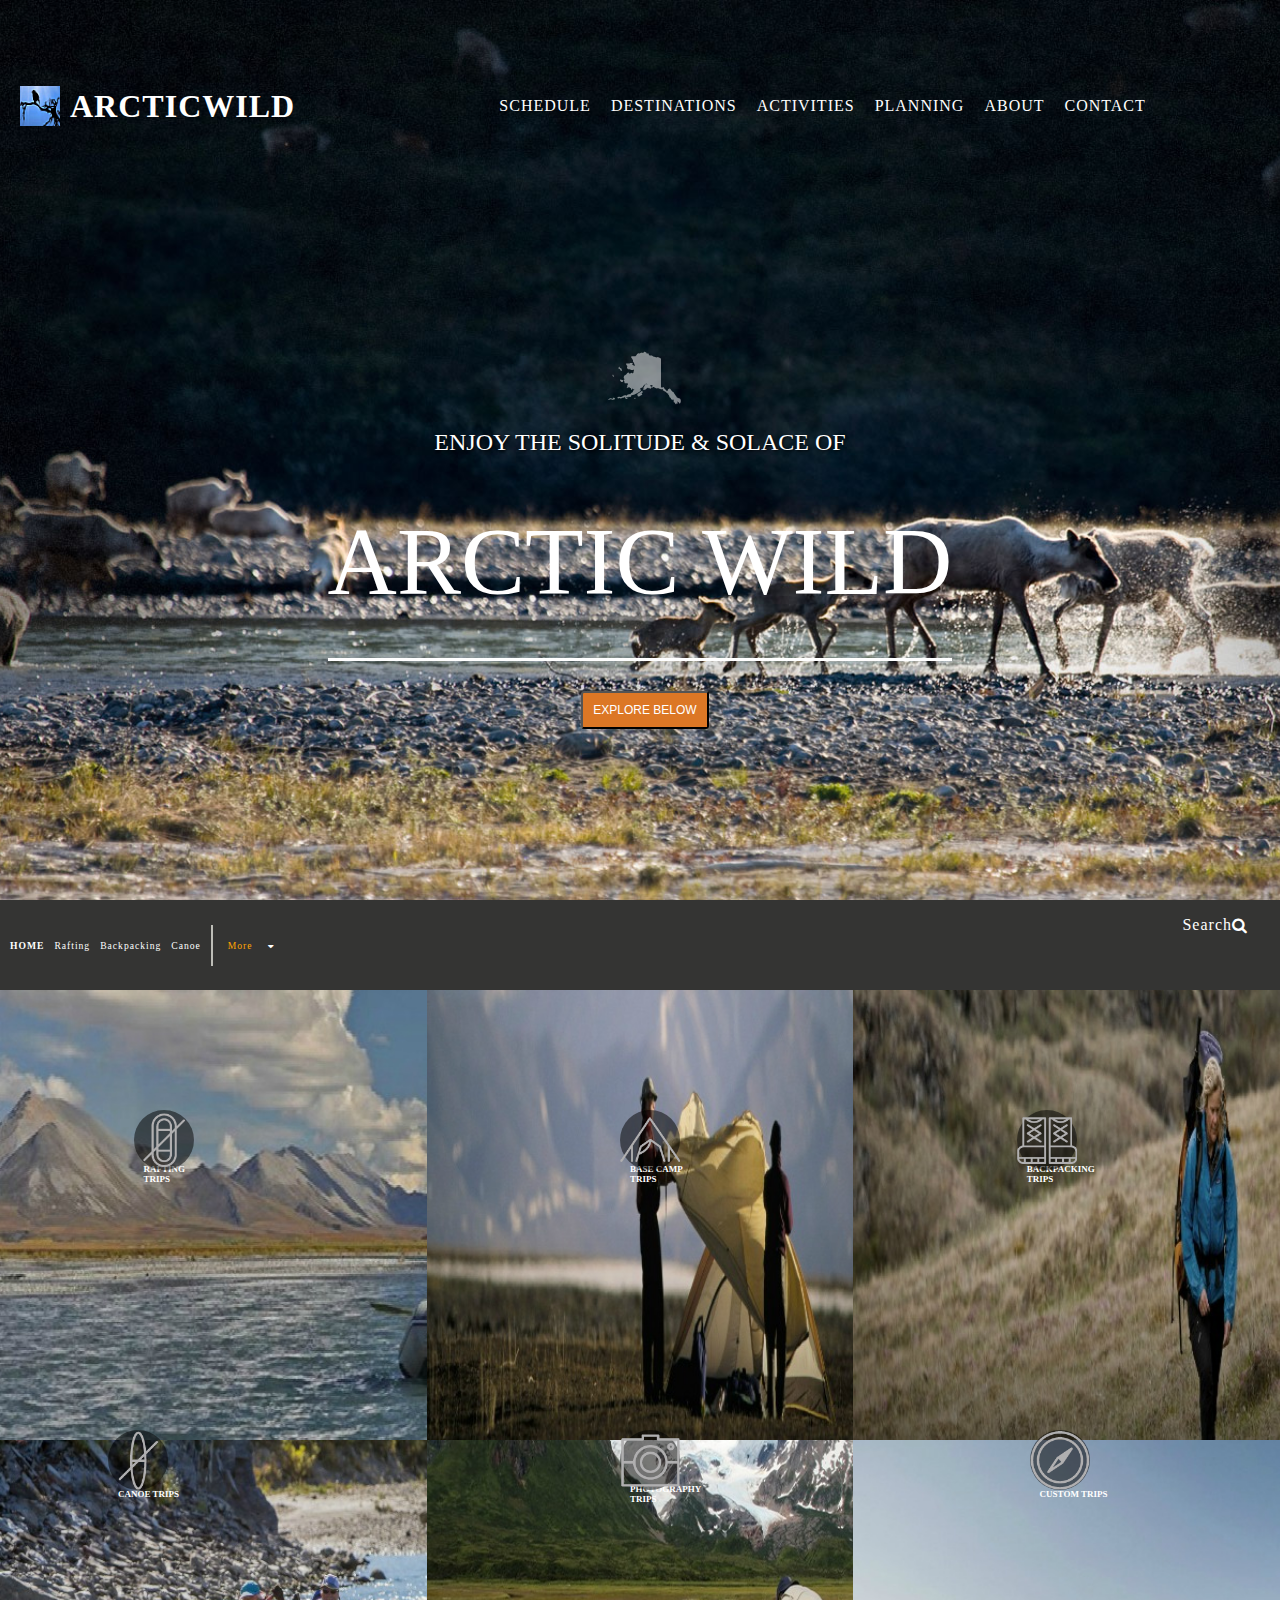
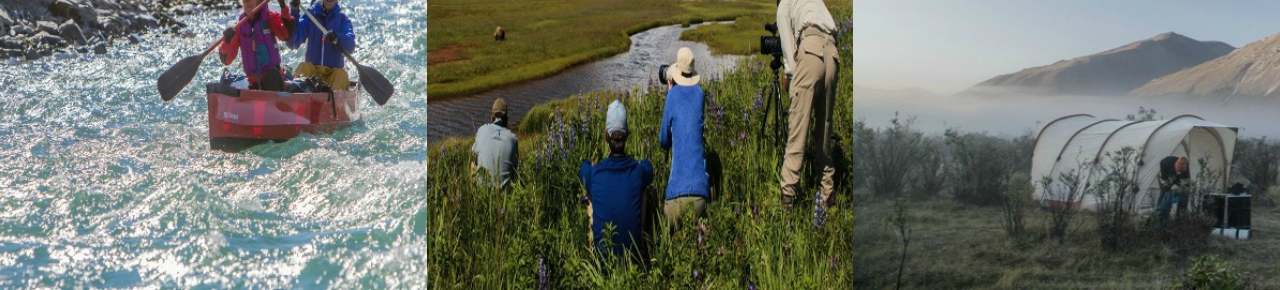
==== commit ae022a25: "add all final styles to scss file" ====
--- a/index.html
+++ b/index.html
@@ -32,138 +32,94 @@
 
       <div class="landing-wrapper">
         <div class="heading">
+          <div class="header-img">
           <a href="#"><img src="img/icon-alaska.png" alt=""></a>
-          <h2><span>ENJOY THE SOLITUDE &amp; SOLACE OF</span>
-            ARCTIC WILD
-          </h2>
         </div>
+        <div class="headp">
+          <p>ENJOY THE SOLITUDE &amp; SOLACE OF</p>
+        </div>
+         <div class="headh">
+            <p>ARCTIC WILD</p>
+         </div>
+        <!-- </div> -->
         <div class="heading-line">
           <a href="#"><button type="button" name="button">EXPLORE BELOW</button></a>
         </div>
+        </div>
       </div>
-    </div>
+   </div>
 
 
         <div class="secondary-nav">
+          <div class="nav1">
           <ul>
             <li><a href="#"><strong>HOME</strong></a></li>
             <li><a href="#">Rafting</a></li>
             <li><a href="#">Backpacking</a></li>
             <li><a href="#">Canoe</a></li>
-            <li class="more"><a href="#">More<i class="fa fa-sort-desc"></i></a></li>
+            <li><a href="#"><span>More</span><i class="fa fa-sort-desc"></i></a></li>
+          </ul>
+          </div>
             <div class="search">
-           <li class="search"><a href="#">Search<i class="fa fa-search"></i></a></li></div>
-          </ul>
-       <hr>
+           <p class="search"><a href="#">Search<i class="fa fa-search"></i></a></li></div>
+           </p>
+         <!-- </div> -->
+      </div>
+
+        <div class="main">
+          <div class="sub-main1">
+        <div class="trip-1">
+          <a class="trip-1" href="#"></a>
         </div>
-        <div class="main">
-          <!-- <div class="rafting" -->
-          <div class="sub-main1">
-          <a class="trip-1" href="#"></a>
-      <!-- <div class="rafting">
-       <a class="icon1" href="#"><img src="img/icon-raft.png" alt=""></a> -->
-          <!-- <h3>RAFTING TRIPS</h3> -->
-        <!-- </div> -->
-        <!-- <div class="base-camp"> -->
+      <div class="rafting">
+       <a class="icon1" href="#"><img src="img/icon-raft.png" alt=""></a>
+       <div class="icon-p">
+          <h2>RAFTING TRIPS</h2>
+        </div>
+         </div>
+
           <a class="trip-2" href="#"></a>
-          <!-- <div class="base"
-           <a class="icon2" href="#"><img src="img/icon-basecamp.png" alt=""></a> -->
-
-          <!-- <h3>BASE CAMP TRIPS</h3> -->
-        <!-- </div> -->
-        <!-- </div> -->
+         <div class="base-camp">
+           <a class="icon2" href="#"><img src="img/icon-basecamp.png" alt=""></a>
+           <div class="icon-p2">
+           <h2>BASE CAMP TRIPS</h2>
+        </div>
+        </div>
         <!-- <div class="backpack"> -->
           <a class="trip-3" href="#"></a>
-
-          <!-- <a href="#"><img src="img/icon1.png" alt=""></a> -->
-          <!-- <h3>BACKPACKING TRIPS</h3> -->
+         <div class="backpack">
+          <a class="icon3" href="#"><img src="img/icon-backpacking.png" alt=""></a>
+      <div class="icon-p3">
+         <h2>BACKPACKING TRIPS</h2>
          </div>
-
-
+       </div>
+     </div>
          <div class="sub-main2">
           <a class="trip-4" href="#"></a>
-          <!-- <a href="#"><img src="img/icon2.png" alt=""></a> -->
-          <!-- <h3>CANOE TRIPS</h3> -->
-        <!-- </div>
-        <div class="photography"> -->
+          <div class="canoe">
+          <a class="icon4" href="#"><img src="img/icon-canoe.png" alt=""></a>
+        <div class="icon-p4">
+         <h2>CANOE TRIPS</h2>
+         </div>
+       </div>
+        <!-- <div class="photography"> -->
           <a class="trip-5" href="#"></a>
-          <!-- <a href="#"><img src="img/icon6.png" alt=""></a> -->
-           <!-- <h3>PHOTOGRAPHY TRIPS</h3> -->
-        <!-- </div>
-        <div class="custom"> -->
+          <div class="photo">
+          <a class="icon5" href="#"><img src="img/icon-photography.png" alt=""></a>
+          <div class="icon-p5">
+           <h2>PHOTOGRAPHY TRIPS</h2>
+         </div>
+         </div>
+        <!-- <div class="custom"> -->
           <a class="trip-6" href="#"></a>
-          <!-- <a href="#"><img src="img/icon7.png" alt=""></a> -->
-          <!-- <h3>CUSTOM TRIPS</h3> -->
+          <div class="custom">
+          <a class="icon6" href="#"><img src="img/icon-custom.png" alt=""></a>
+        <div class="icon-p6">
+          <h2>CUSTOM TRIPS</h2>
         </div>
-
-        </div>
-        <!-- <div class="about">
-          <h5>COME AND EXPERIENCE THE</h5>
-          <h2>ARCTIC WILD</h2>
-          <hr>
-          <p>
-            Lorem ipsum dolor sit amet, consectetur <br>
-            adipisicing elit, sed do eiusmod tempor <br>
-            incididunt ut labore et dolore magna <br>
-                          Guide.</span></p>
-            <p>nostrud exercitation laboris <br>
-            nisi ut aliquip ex commodo consequat.<br>
-            incididunt ut labore et dolore magna<br>
-            adipisicing elit, sed eiusmod tempor <br>
-            adipisicing elit, sed deiusmod tempor <br>
-            Lorem ipsum dolor amet, consectetur <br>
-                      irure dolor in </p>
-        <button type="button" name="button">ARCTIC DESTINATIONS</button>
-          <P> Book Your Adventure</p>
-        </div>
-        <hr>
-        <h3>"OF ALL OUTFITTERS WITH WHOM WE HAVE WORKED (AND THAT IS QUITE A NUMBER), YOU WERE BY FAR THE MOST ORGANISED AND RESPONSIVE."</h3>
-          <img src="img/eileen.jpg" alt="" />
-         <p>Eileen - Canning River</p>
-         <hr>
-          <p> CHOOSE FROM SIX </p>
-          <h2>DESTINATIONS</h2>
-          <hr>
-          <p> Lorem ipsum dolor sit amet, consectetur <br>
-             adipisicing elit, sed do eiusmod tempor <br>
-            incididunt ut labore et dolore magna aliqua.<br>
-             Ut enim ad minim veniam, quis nostrud <br>
-            exercitation ullamco laboris nisi ut.</p>
-
-          <h5>ASTOUNDINGLY SKILLED</h5>
-          <h2>ARCTIC GUIDES</h2>
-          <hr>
-          <P>Lorem ipsum dolor sit amet, consectetur <br>
-             adipisicing elit, sed do eiusmod tempor <br>
-             incididunt ut labore et dolore magna aliqua.<br>
-                       Ut enim ad minim. </p>
-          <p>veniam, quis nostrud  exercitation ullamco <br>
-             exercitation ullamco laboris nisi ut <br>
-             aliquip ex ea commodo consequat. Duis aute  <br>
-             irure dolor in reprehenderit in voluptate velit<br>
-                        reprehenderit voluptate.</p>
-
-              <button type="button" name="button">FIND YOUR GUIDE</button>
-
-              <img src="img/guides-photos.jpg" alt="">
-              <footer>
-              <h3>Copyright © ARCTIC WILD 2016</h3>
-              <a href="mailto:info@arcticwild.com">info@arcticwild.com</a>
-              <p>907.479.8203 – Toll-Free 888.577.8203 – Box 80562, Fairbanks, Alaska 99708</p>
-            <ul>
-              <li>HOME</li>
-              <li>TRIPS</li>
-              <li>PLANNING</li>
-              <li>ABOUT</li>
-              <li>FAQ</li>
-              <li>GUIDES</li>
-              <li>BLOG</li>
-              <li>CONTACT</li>
-            </ul>
-            <! PLACE ICONS -->
-            <!-- <h5>Design by Elegant Seagulls.</h5>
-          </footer> -->
-
+      </div>
+      </div>
+   </div>   
 
   </body>
 </html>
--- a/css/application.css
+++ b/css/application.css
@@ -18,176 +18,251 @@
   justify-content: space-between;
   background: url("../img/main-1.jpg") top center;
   height: 100vh;
-  max-width: 100%;
+  width: auto;
   background-size: cover;
   margin: 0;
+  padding: 0;
+  flex-direction: column;
   position: relative;
   background-repeat: no-repeat; }
 
+.secondary-nav {
+  justify-content: space-between;
+  position: relative;
+  background: #343433;
+  width: 100%;
+  height: 10vh;
+  margin: 0;
+  padding: 0;
+  flex-direction: row; }
+
+.nav1 {
+  margin: 0;
+  padding: 0; }
+
+.nav1 ul, li {
+  flex-wrap: wrap;
+  font-size: .6em;
+  margin: 0;
+  padding: 0;
+  list-style: none;
+  text-decoration: none;
+  color: #bdbdb7; }
+
+.nav1 span {
+  border-left: 2px solid #bdbdb7;
+  padding: 15px;
+  color: orange;
+  font-size: 1em; }
+
+.search {
+  margin-left: auto;
+  margin-right: 1em; }
+
 .main {
-  margin: 0;
-  padding: 0;
-  height: 50vh;
-  width: 100%; }
-
-.sub-main1 {
-  width: 100%; }
+  flex-wrap: wrap;
+  flex-direction: row;
+  width: 100%;
+  height: 100%; }
 
 .trip-1 {
   flex-grow: 2;
-  background-image: url("../img/rafting-trips.jpg");
-  background-size: cover;
-  background-repeat: no-repeat;
-  height: 50vh;
-  margin: 0;
-  border: 1px solid red; }
+  background-image: url("../img/rafting-trips.jpg"); }
 
 .trip-2 {
-  flex-grow: 1;
-  height: 50vh;
-  background-image: url("../img/basecamp-trips.jpg");
-  background-size: cover;
-  background-repeat: no-repeat;
-  margin: 0;
-  border: 1px solid green; }
+  background-image: url("../img/basecamp-trips.jpg"); }
 
 .trip-3 {
-  flex-grow: 1;
-  height: 50vh;
-  margin: 0;
-  background-image: url("../img/backpacking-trips.jpg");
-  background-size: cover;
-  background-repeat: no-repeat; }
-
-.sub-main2 {
-  width: 100%; }
+  background-image: url("../img/backpacking-trips.jpg"); }
 
 .trip-4 {
-  margin: 0;
-  height: 50vh;
-  width: 100%;
-  background-image: url("../img/canoe-trips.jpg");
-  background-size: cover;
-  background-repeat: no-repeat;
-  flex-grow: 1;
-  background-repeat: no-repeat; }
+  background-image: url("../img/canoe-trips.jpg"); }
 
 .trip-5 {
-  flex-grow: 1;
-  height: 50vh;
-  width: 100%;
-  background-image: url("../img/photography-trips.jpg");
-  background-size: cover;
-  background-repeat: no-repeat;
-  margin: 0;
-  padding: 0; }
+  background-image: url("../img/photography-trips.jpg"); }
 
 .trip-6 {
   flex-grow: 2;
-  height: 50vh;
-  width: 100%;
-  background-image: url("../img/custom-trips.jpg");
-  background-size: cover;
-  background-repeat: no-repeat;
-  margin: 0;
-  padding: 0; }
-
-.landing-wrapper {
-  display: block;
-  width: 100vw;
-  height: 100vh;
-  border: 5px solid green; }
+  background-image: url("../img/custom-trips.jpg"); }
+
+.rafting {
+  left: 12%; }
+
+.base-camp {
+  left: 50%; }
+
+.backpack {
+  left: 81%; }
+
+.canoe {
+  left: 10%; }
+
+.photo {
+  left: 50%; }
+
+.custom {
+  left: 82%; }
 
 .nav-bar {
-  height: 15vh;
+  width: 100%;
+  height: 30vh;
+  margin: 0;
+  padding: 0;
+  position: relative;
   justify-content: space-between;
-  border: 1px solid red; }
+  align-items: center;
+  flex: 1;
+  margin-left: 10px;
+  margin-top: 45px; }
 
 .logo {
-  position: absolute;
-  width: 240px;
-  height: 50px; }
+  justify-content: center;
+  align-items: center;
+  width: 100%; }
 
 .logo img {
   width: 40px;
-  height: 40px;
-  display: block;
-  margin-top: 86px;
-  margin-left: 20px; }
-
-.logo, img h4 {
-  margin-top: -10px;
-  padding: 0;
-  margin-left: 20px;
-  letter-spacing: 1px; }
-
-.logo h4 {
-  margin-top: 100px;
-  font-size: 1.4rem;
-  margin-left: 5px; }
+  height: 40px; }
+
+h4 {
+  font-size: 2rem; }
 
 .navigation {
-  height: 100%;
-  max-width: 100%;
-  position: absolute;
-  margin: auto;
-  top: 90px; }
+  flex: 1;
+  width: 100%;
+  height: auto;
+  justify-content: center;
+  align-items: center; }
 
 .navigation ul, li {
-  display: inline-flex;
+  justify-content: space-around;
+  color: white;
+  font-size: 1em; }
+
+.navigation li, a {
+  align-items: center;
   list-style: none;
   text-decoration: none;
   color: white;
-  font-size: 15px;
-  margin-right: 10px; }
-
-.navigation li, a {
-  list-style: none;
-  text-decoration: none;
-  color: white;
   margin-left: 10px;
   letter-spacing: 1px; }
 
+.heading button {
+  margin-top: 30px;
+  padding: 10px;
+  background: #dc7725;
+  font-size: 12px;
+  color: #ffffff;
+  text-align: center;
+  border-radius: 3px; }
+
+.landing-wrapper {
+  justify-content: center;
+  align-content: center;
+  margin: 0;
+  padding: 0;
+  height: 100vh;
+  width: 100%; }
+
+.heading {
+  width: auto;
+  align-items: center;
+  justify-content: center;
+  flex-direction: column;
+  color: white;
+  margin-left: auto;
+  margin-top: 5%;
+  margin: 0;
+  padding: 0; }
+
+.headh {
+  font-size: 6em;
+  line-height: 0px;
+  border-bottom: 3px solid white; }
+
+.headp {
+  align-self: center;
+  line-height: 0;
+  font-size: 1.5em;
+  text-shadow: 1px 1px 3px black; }
+
 .menu a {
-  display: block;
-  margin-top: -10px;
-  margin-left: 50px;
-  width: 120px;
-  font-size: 25px;
-  position: absolute;
-  display: none; }
-
-button {
-  width: 200px;
-  border-radius: .5em;
-  display: none; }
-
-.heading {
-  border: 5px solid blue;
-  height: 200px;
-  width: 300px; }
-
-.heading img {
-  align-self: center;
-  position: absolute;
-  width: 80px; }
-
-.heading h2, span {
-  color: white;
-  align-self: center;
-  text-align: center;
-  font-size: 10px;
-  line-height: 45px;
-  letter-spacing: 2px;
-  font-weight: bold;
-  position: absolute; }
-
-.heading img, h2, span {
-  line-height: 10px;
-  align-items: center;
-  padding: 0; }
-
-.container, .sub-main1, .trip-1, .trip-2, .trip-3, .sub-main2, .trip-4, .trip-5, .trip-6, .landing-wrapper, .nav-bar, .logo, img h4, .navigation, .navigation ul, li, .heading, .heading h2, span {
+  margin-left: 300px;
+  font-size: 3em;
+  position: absolute;
+  margin-top: -17px;
+  visibility: hidden; }
+
+@media screen and (max-width: 1035px) {
+  .nav-bar {
+    display: flex;
+    margin-left: 3px; }
+
+  .navigation {
+    font-size: 1.5em; } }
+@media screen and (max-width: 1034px) {
+  .navigation {
+    margin-left: -55px;
+    font-size: .6em; }
+
+  .canoe, .photo, .custom {
+    bottom: -800px; } }
+.container, .secondary-nav, .nav1, .nav1 ul, li, .main, .sub-main1, .sub-main2, .rafting, .base-camp, .backpack, .canoe, .photo, .custom, .nav-bar, .logo, .logo img, .navigation, .navigation ul, .navigation li, a, .landing-wrapper, .heading {
   display: flex; }
 
+.canoe, .photo, .custom {
+  flex-direction: column;
+  position: absolute;
+  bottom: -620px;
+  justify-content: space-around; }
+
+.rafting, .base-camp, .backpack {
+  flex-direction: column;
+  position: absolute;
+  bottom: -300px;
+  justify-content: space-around; }
+
+.icon1, .icon2, .icon3, .icon4, .icon5, .icon6 {
+  background-color: grey;
+  background-color: rgba(0, 0, 0, 0.5);
+  border-radius: 100%;
+  left: 50%;
+  top: 50%;
+  transform: translate(-50%, -50%);
+  z-index: 1;
+  align-items: center;
+  justify-content: center; }
+
+.icon-p, .icon-p2, .icon-p3, .icon-p4, .icon-p5, .icon-p6 {
+  position: absolute;
+  margin-left: -10px;
+  color: white;
+  font-size: 6px;
+  margin-top: 10%;
+  width: 100%; }
+
+.icon1:hover, .icon2:hover, .icon3:hover, .icon4:hover, .icon5:hover, .icon6:hover {
+  transition: 0.3s ease-in-out;
+  transform: scale(1.5);
+  box-shadow: 2px 2px 5px black;
+  cursor: pointer;
+  font-size: 4px; }
+
+.trip-1, .trip-2, .trip-3, .trip-4, .trip-5, .trip-6 {
+  flex: 1;
+  margin: 0;
+  padding: 0;
+  width: 100%;
+  background-repeat: no-repeat;
+  background-size: cover; }
+
+.sub-main1, .sub-main2 {
+  flex-direction: row;
+  flex-wrap: nowrap;
+  height: 50vh;
+  width: 100%;
+  margin: 0;
+  padding: 0;
+  border: none; }
+
 /*# sourceMappingURL=application.css.map */
